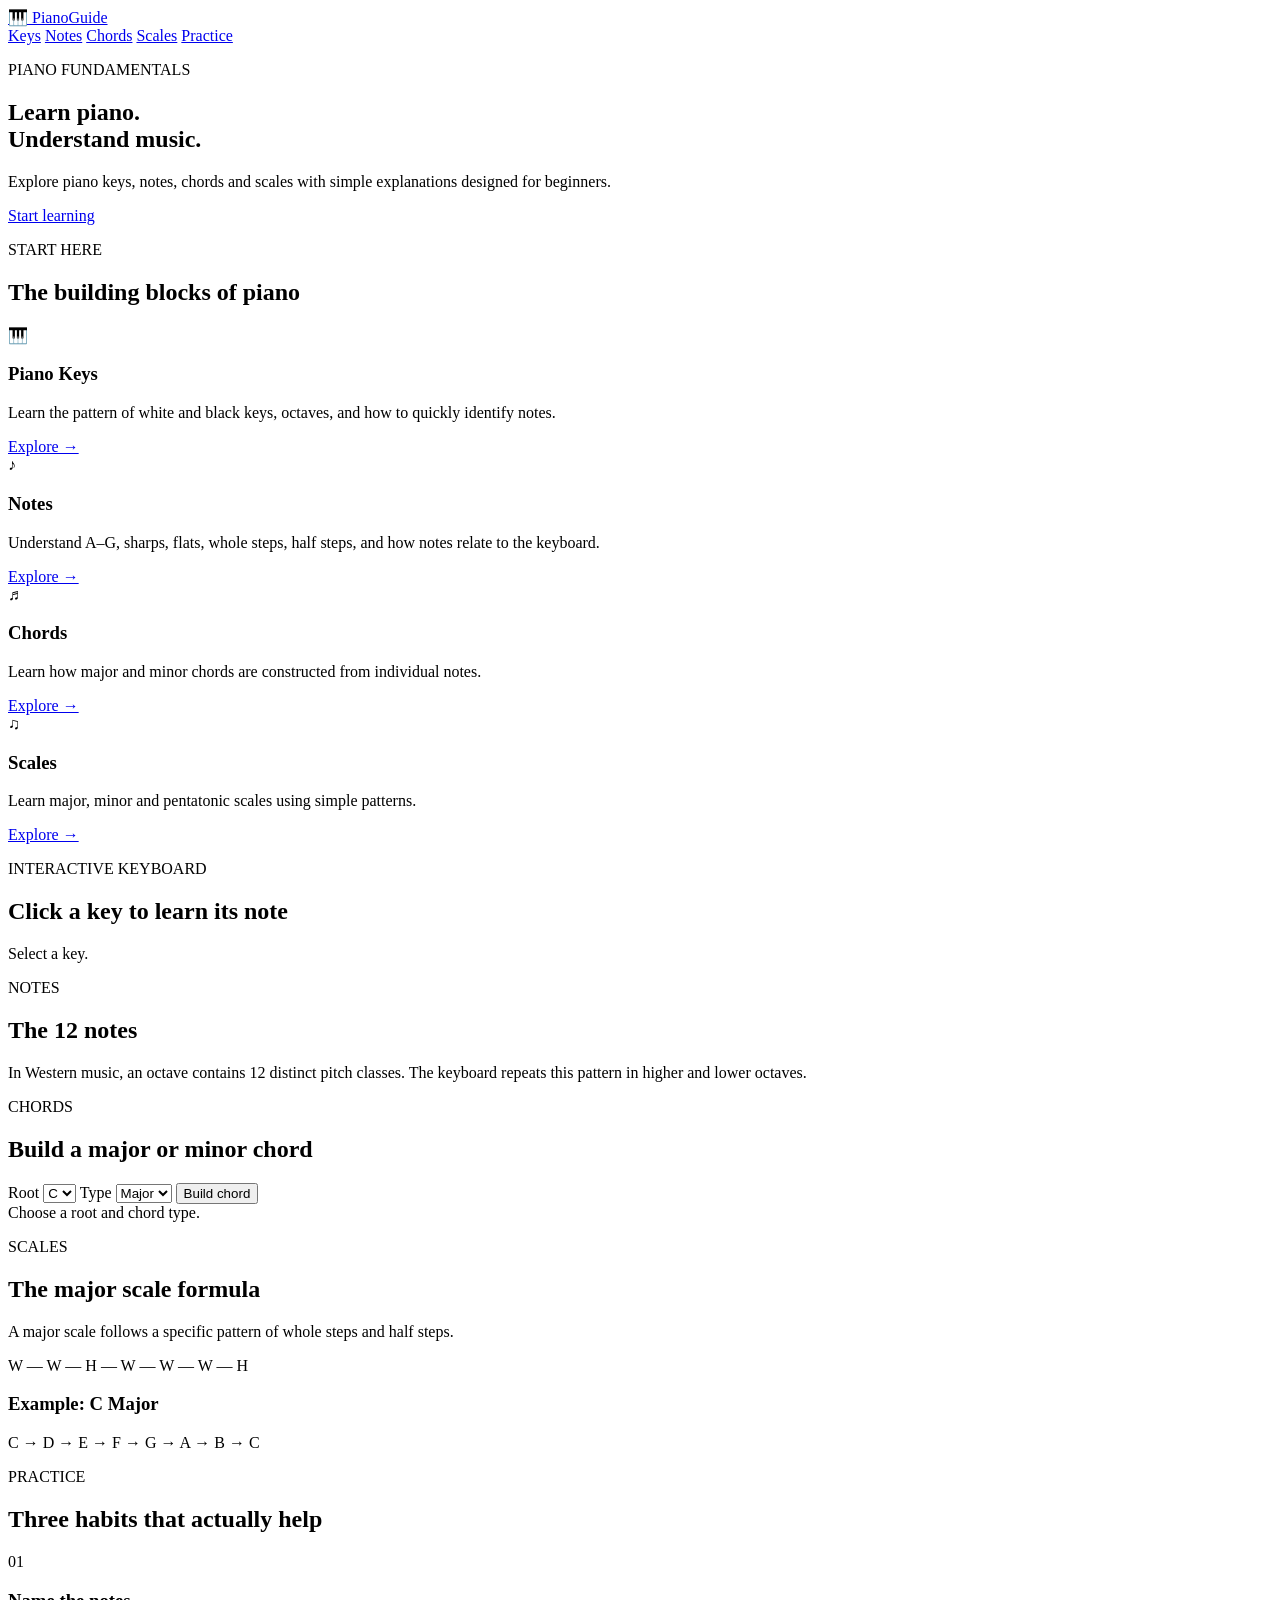
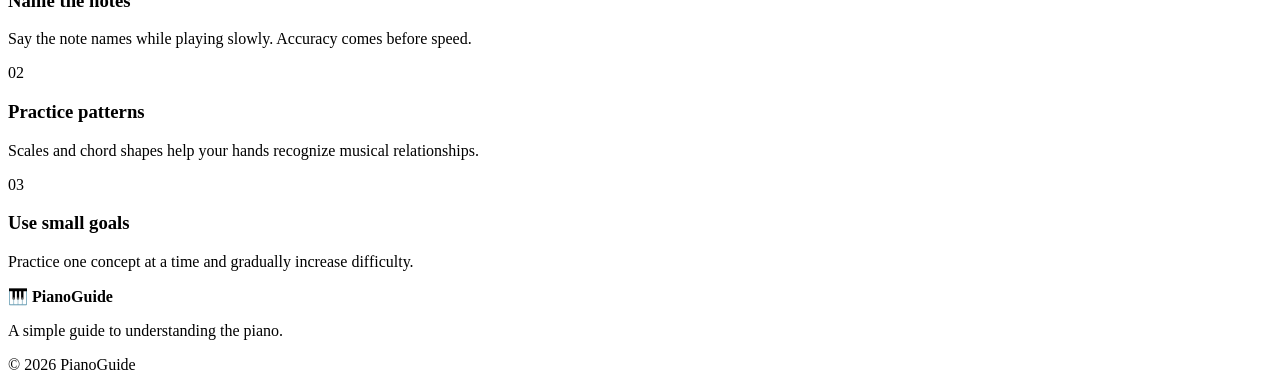
==== index.html @ e9be2dbf "index.html my piano website skeletom" ====
<!DOCTYPE html>
<html lang="en">
<head>
    <meta charset="UTF-8">

    <meta name="viewport" content="width=device-width, initial-scale=1.0">

    <meta
        name="description"
        content="PianoGuide is a beginner-friendly guide to piano keys, notes, chords, scales, and piano practice."
    >

    <title>PianoGuide — Learn Piano</title>

    <link rel="stylesheet" href="styles.css">
</head>

<body>

    <!-- ================= HEADER ================= -->

    <header class="header">

        <a href="index.html" class="logo">
            🎹 PianoGuide
        </a>

        <nav class="nav">
            <a href="#keys">Keys</a>
            <a href="#notes">Notes</a>
            <a href="#chords">Chords</a>
            <a href="#scales">Scales</a>
            <a href="#practice">Practice</a>
        </nav>

    </header>


    <!-- ================= MAIN ================= -->

    <main>

        <!-- HERO -->

        <section class="hero">

            <div class="hero-content">

                <p class="eyebrow">PIANO FUNDAMENTALS</p>

                <h1>
                    Learn piano.<br>
                    <span>Understand music.</span>
                </h1>

                <p class="hero-description">
                    Explore piano keys, notes, chords and scales
                    with simple explanations designed for beginners.
                </p>

                <a href="#keys" class="button">
                    Start learning
                </a>

            </div>

        </section>


        <!-- ================= TOPICS ================= -->

        <section class="section">

            <p class="eyebrow">START HERE</p>

            <h2>The building blocks of piano</h2>

            <div class="card-grid">

                <article class="card" id="keys">

                    <div class="card-icon">🎹</div>

                    <h3>Piano Keys</h3>

                    <p>
                        Learn the pattern of white and black keys,
                        octaves, and how to quickly identify notes.
                    </p>

                    <a href="#keyboard">
                        Explore →
                    </a>

                </article>


                <article class="card" id="notes">

                    <div class="card-icon">♪</div>

                    <h3>Notes</h3>

                    <p>
                        Understand A–G, sharps, flats, whole steps,
                        half steps, and how notes relate to the keyboard.
                    </p>

                    <a href="#note-system">
                        Explore →
                    </a>

                </article>


                <article class="card" id="chords">

                    <div class="card-icon">♬</div>

                    <h3>Chords</h3>

                    <p>
                        Learn how major and minor chords are constructed
                        from individual notes.
                    </p>

                    <a href="#chord-builder">
                        Explore →
                    </a>

                </article>


                <article class="card" id="scales">

                    <div class="card-icon">♫</div>

                    <h3>Scales</h3>

                    <p>
                        Learn major, minor and pentatonic scales
                        using simple patterns.
                    </p>

                    <a href="#scale-builder">
                        Explore →
                    </a>

                </article>

            </div>

        </section>


        <!-- ================= INTERACTIVE KEYBOARD ================= -->

        <section class="dark-section" id="keyboard">

            <div class="section-inner">

                <p class="eyebrow">
                    INTERACTIVE KEYBOARD
                </p>

                <h2>
                    Click a key to learn its note
                </h2>

                <div
                    class="keyboard"
                    id="keyboardUI"
                ></div>

                <div
                    class="result"
                    id="keyInfo"
                >
                    Select a key.
                </div>

            </div>

        </section>


        <!-- ================= NOTES ================= -->

        <section class="section" id="note-system">

            <p class="eyebrow">
                NOTES
            </p>

            <h2>
                The 12 notes
            </h2>

            <p class="section-description">
                In Western music, an octave contains 12 distinct
                pitch classes. The keyboard repeats this pattern
                in higher and lower octaves.
            </p>

            <div
                class="notes-container"
                id="notesUI"
            ></div>

        </section>


        <!-- ================= CHORD BUILDER ================= -->

        <section class="dark-section" id="chord-builder">

            <div class="section-inner">

                <p class="eyebrow">
                    CHORDS
                </p>

                <h2>
                    Build a major or minor chord
                </h2>

                <div class="controls">

                    <label>
                        Root

                        <select id="root">

                            <option value="C">C</option>
                            <option value="D">D</option>
                            <option value="E">E</option>
                            <option value="F">F</option>
                            <option value="G">G</option>
                            <option value="A">A</option>
                            <option value="B">B</option>

                        </select>

                    </label>


                    <label>
                        Type

                        <select id="quality">

                            <option value="major">
                                Major
                            </option>

                            <option value="minor">
                                Minor
                            </option>

                        </select>

                    </label>


                    <button
                        class="build-button"
                        onclick="buildChord()"
                    >
                        Build chord
                    </button>

                </div>


                <div
                    class="result"
                    id="chordResult"
                >
                    Choose a root and chord type.

                </div>

            </div>

        </section>


        <!-- ================= SCALES ================= -->

        <section class="section" id="scale-builder">

            <p class="eyebrow">
                SCALES
            </p>

            <h2>
                The major scale formula
            </h2>

            <p class="section-description">

                A major scale follows a specific pattern
                of whole steps and half steps.

            </p>


            <div class="formula">

                W — W — H — W — W — W — H

            </div>


            <div class="example-box">

                <h3>
                    Example: C Major
                </h3>

                <p>
                    C → D → E → F → G → A → B → C
                </p>

            </div>

        </section>


        <!-- ================= PRACTICE ================= -->

        <section class="section" id="practice">

            <p class="eyebrow">
                PRACTICE
            </p>

            <h2>
                Three habits that actually help
            </h2>


            <div class="card-grid three-columns">

                <article class="card">

                    <div class="number">
                        01
                    </div>

                    <h3>
                        Name the notes
                    </h3>

                    <p>
                        Say the note names while playing slowly.
                        Accuracy comes before speed.
                    </p>

                </article>


                <article class="card">

                    <div class="number">
                        02
                    </div>

                    <h3>
                        Practice patterns
                    </h3>

                    <p>
                        Scales and chord shapes help your hands
                        recognize musical relationships.
                    </p>

                </article>


                <article class="card">

                    <div class="number">
                        03
                    </div>

                    <h3>
                        Use small goals
                    </h3>

                    <p>
                        Practice one concept at a time and
                        gradually increase difficulty.
                    </p>

                </article>

            </div>

        </section>

    </main>


    <!-- ================= FOOTER ================= -->

    <footer>

        <div class="footer-content">

            <strong>
                🎹 PianoGuide
            </strong>

            <p>
                A simple guide to understanding the piano.
            </p>

            <p class="copyright">
                © 2026 PianoGuide
            </p>

        </div>

    </footer>


    <script src="script.js"></script>

</body>
</html>
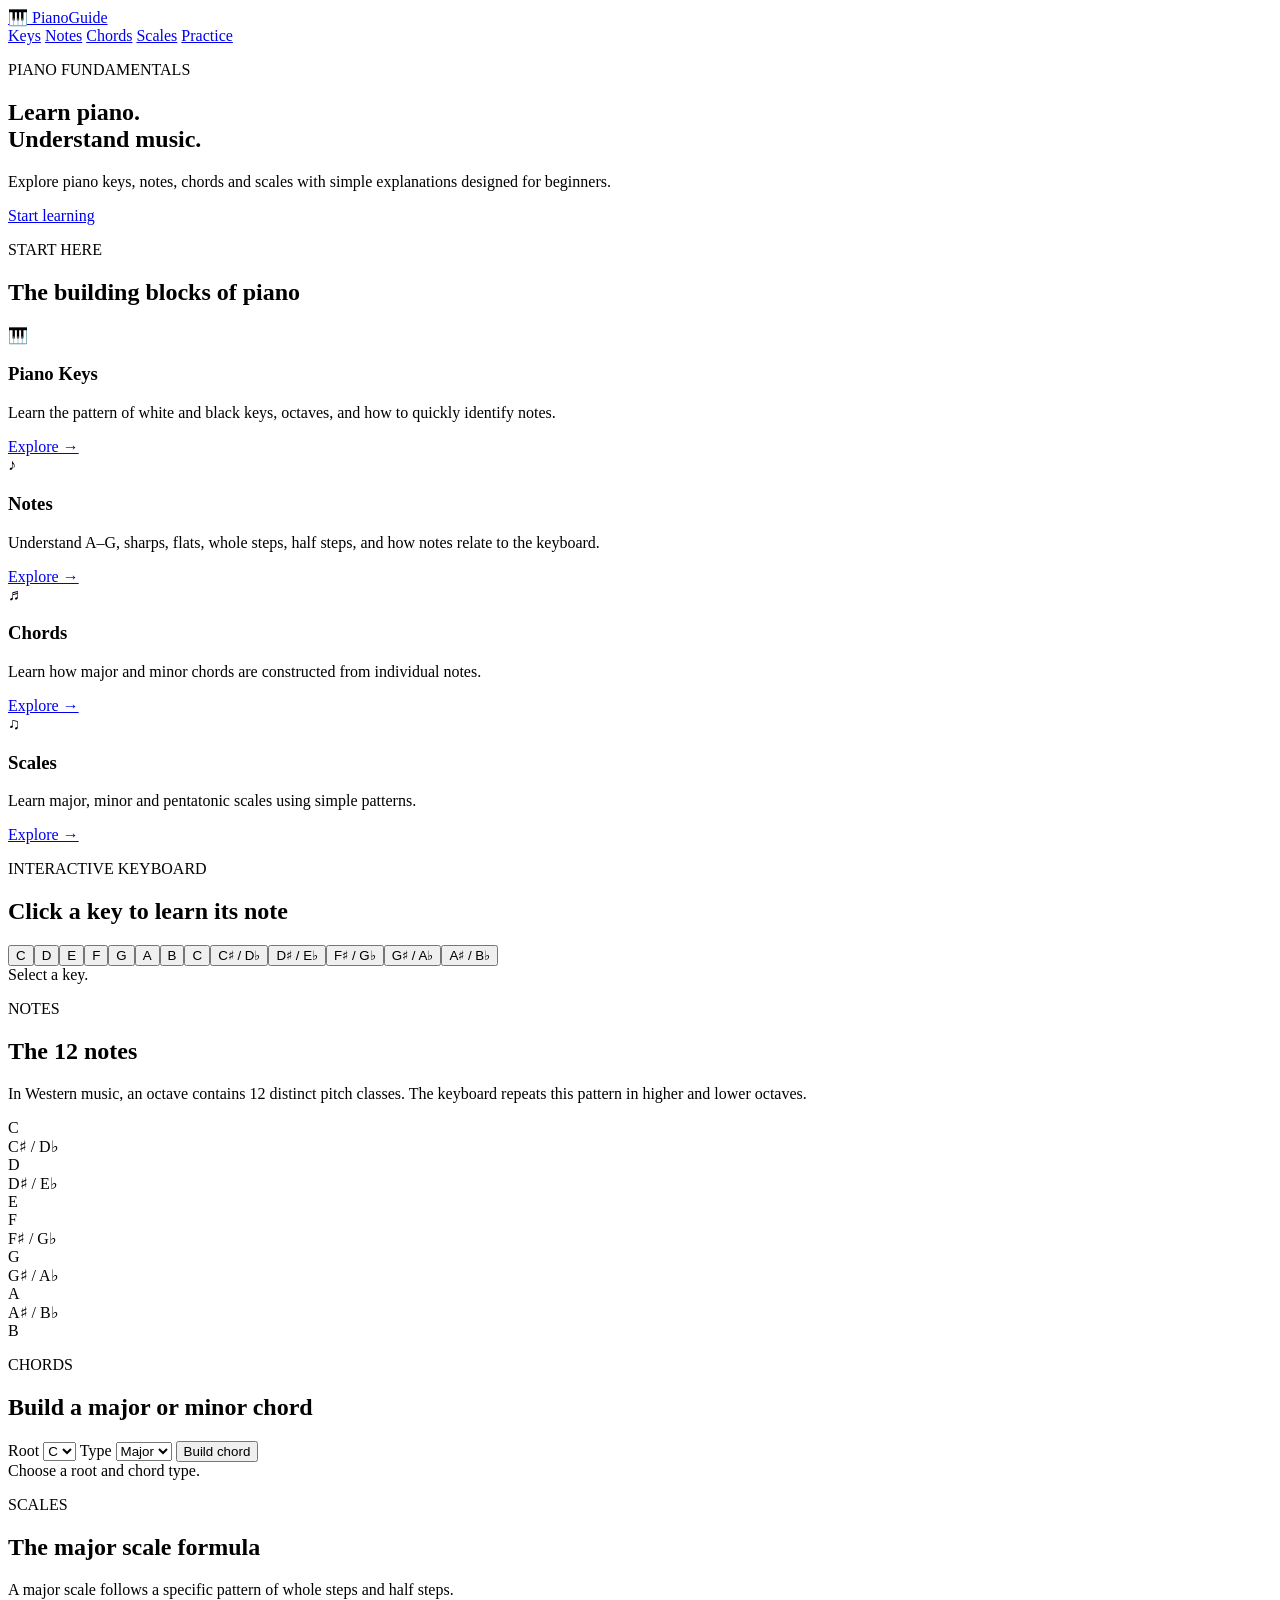
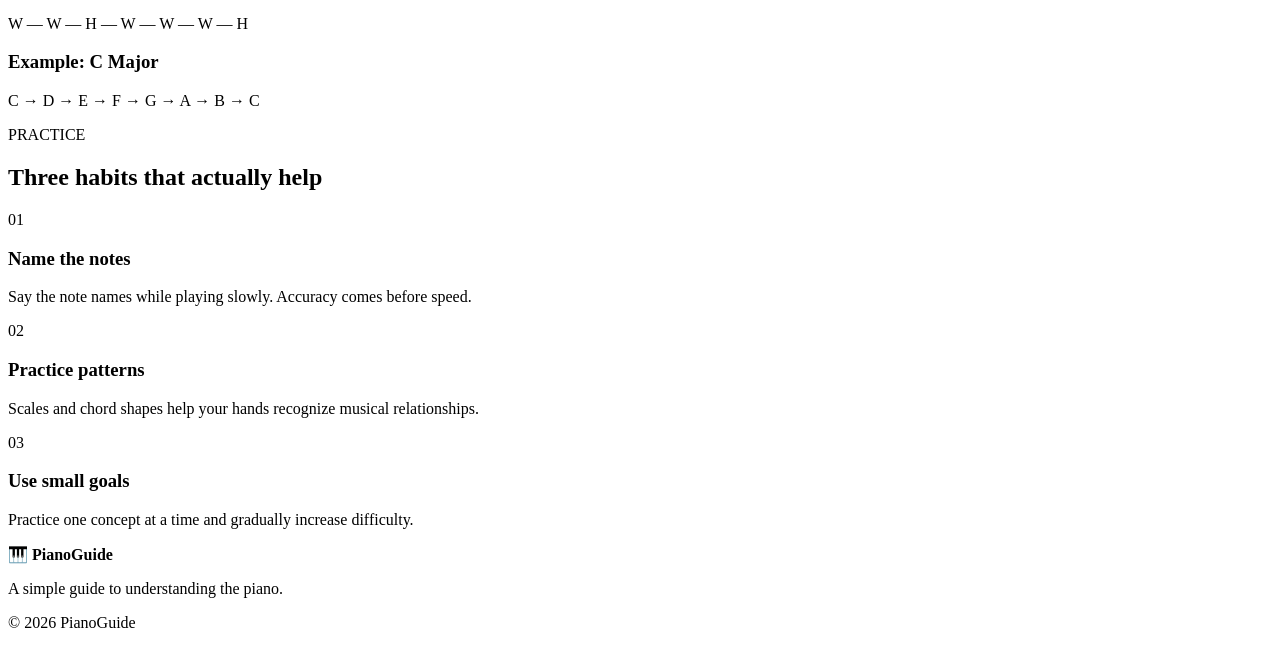
==== commit 631c5dc8: "Update index.html" ====
--- a/index.html
+++ b/index.html
@@ -3,6 +3,8 @@
 <head>
     <meta charset="UTF-8">
 
+    <meta name="google-site-verification" content="WRV3vpEoJ8sHhovteC6taPgUIgaXCn_s55xx8hvy1R8" />
+    
     <meta name="viewport" content="width=device-width, initial-scale=1.0">
 
     <meta
